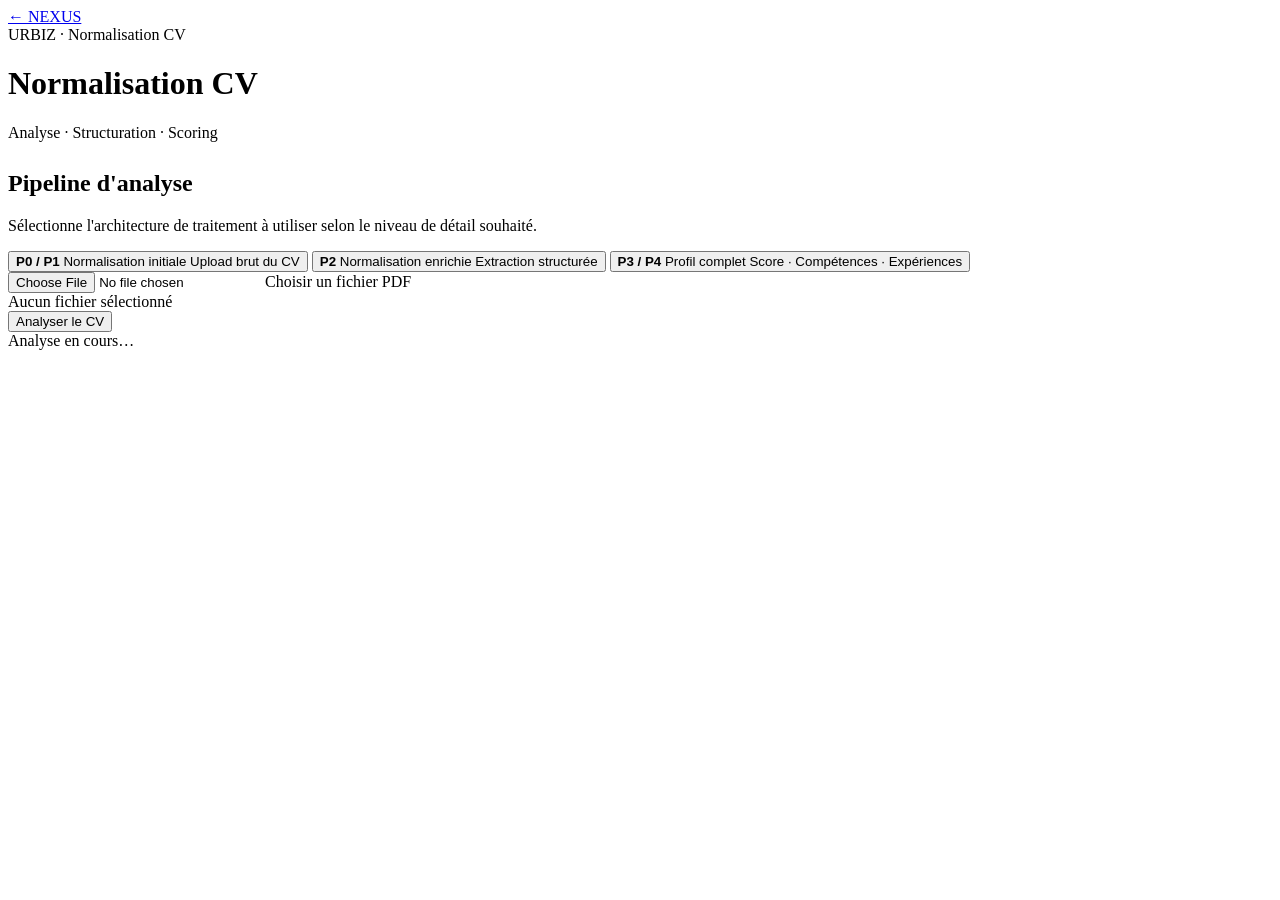
==== cv.html @ 379eaa85 "Create cv.html" ====
<!DOCTYPE html>
<html lang="fr">
<head>
  <meta charset="UTF-8">
  <meta name="viewport" content="width=device-width, initial-scale=1.0">
  <title>Normalisation CV — NEXUS</title>
  <link rel="stylesheet" href="assets/styles.css">
</head>
<body>
  <div class="container container-narrow">

    <div class="topbar">
      <a href="index.html" class="back-link">← NEXUS</a>
      <div class="brand">URBIZ · Normalisation CV</div>
    </div>

    <h1>Normalisation CV</h1>
    <p class="subtitle" style="margin-bottom:28px;">Analyse · Structuration · Scoring</p>

    <!-- ARCHITECTURE SELECTOR -->
    <div class="card arch-card">
      <h2>Pipeline d'analyse</h2>
      <p class="section-desc">Sélectionne l'architecture de traitement à utiliser selon le niveau de détail souhaité.</p>

      <div class="tabs">
        <button class="tab" data-arch="p01" onclick="selectArch(this, 'p01')">
          <strong>P0 / P1</strong>
          <span>Normalisation initiale</span>
          <span>Upload brut du CV</span>
        </button>

        <button class="tab" data-arch="p2" onclick="selectArch(this, 'p2')">
          <strong>P2</strong>
          <span>Normalisation enrichie</span>
          <span>Extraction structurée</span>
        </button>

        <button class="tab active" data-arch="p34" onclick="selectArch(this, 'p34')">
          <strong>P3 / P4</strong>
          <span>Profil complet</span>
          <span>Score · Compétences · Expériences</span>
        </button>
      </div>
    </div>

    <!-- UPLOAD -->
    <div class="card upload-panel">
      <div class="upload-box">
        <label class="file-upload" for="fileInput">
          <input type="file" id="fileInput" accept="application/pdf">
          <span id="fileLabel">Choisir un fichier PDF</span>
        </label>
        <div id="fileNameDisplay" class="file-name">Aucun fichier sélectionné</div>
        <button id="uploadBtn" class="primary-btn">Analyser le CV</button>
      </div>
      <div id="statusMessage" class="status-message"></div>
    </div>

    <!-- LOADER -->
    <div id="loaderWrap" class="loader-wrap">
      <div class="loader"></div>
      <div id="loaderText" class="loader-text">Analyse en cours…</div>
    </div>

    <!-- SIMPLE RESULT (P0/P1, P2) -->
    <div id="simpleResult" class="card simple-result" style="display:none;">
      <h2>Réponse du pipeline</h2>
      <pre></pre>
    </div>

    <!-- FULL RESULT (P3/P4) -->
    <div id="cvResult" class="result-grid" style="display:none;">

      <div class="card header-card result-span-2">
        <div class="header-main">
          <div>
            <h1 id="cv-name"></h1>
            <p id="cv-title"></p>
          </div>
          <div class="score-circle">
            <svg viewBox="0 0 96 96">
              <circle cx="48" cy="48" r="42"></circle>
              <circle cx="48" cy="48" r="42" id="scoreProgress"></circle>
            </svg>
            <div id="scoreCircleText" class="score-text"></div>
          </div>
        </div>
        <div class="scores">
          <span>Score CV <strong id="cv-score"></strong></span>
          <span>Confiance <strong id="cv-confidence"></strong></span>
        </div>
      </div>

      <div class="card">
        <h2>Contact</h2>
        <div id="cv-contact"></div>
      </div>

      <div class="card">
        <h2>Profil principal</h2>
        <div id="cv-mainProfile"></div>
      </div>

      <div class="card result-span-2">
        <h2>Compétences clés</h2>
        <div id="cv-skills"></div>
      </div>

      <div class="card result-span-2">
        <h2>Highlights</h2>
        <div id="cv-keywords" class="keywords"></div>
      </div>

      <div class="card result-span-2">
        <h2>Expériences</h2>
        <div id="cv-experiences"></div>
      </div>

      <div class="card">
        <h2>Langues</h2>
        <div id="cv-languages"></div>
      </div>

    </div>

  </div>

  <script src="assets/normalize.js"></script>
</body>
</html>
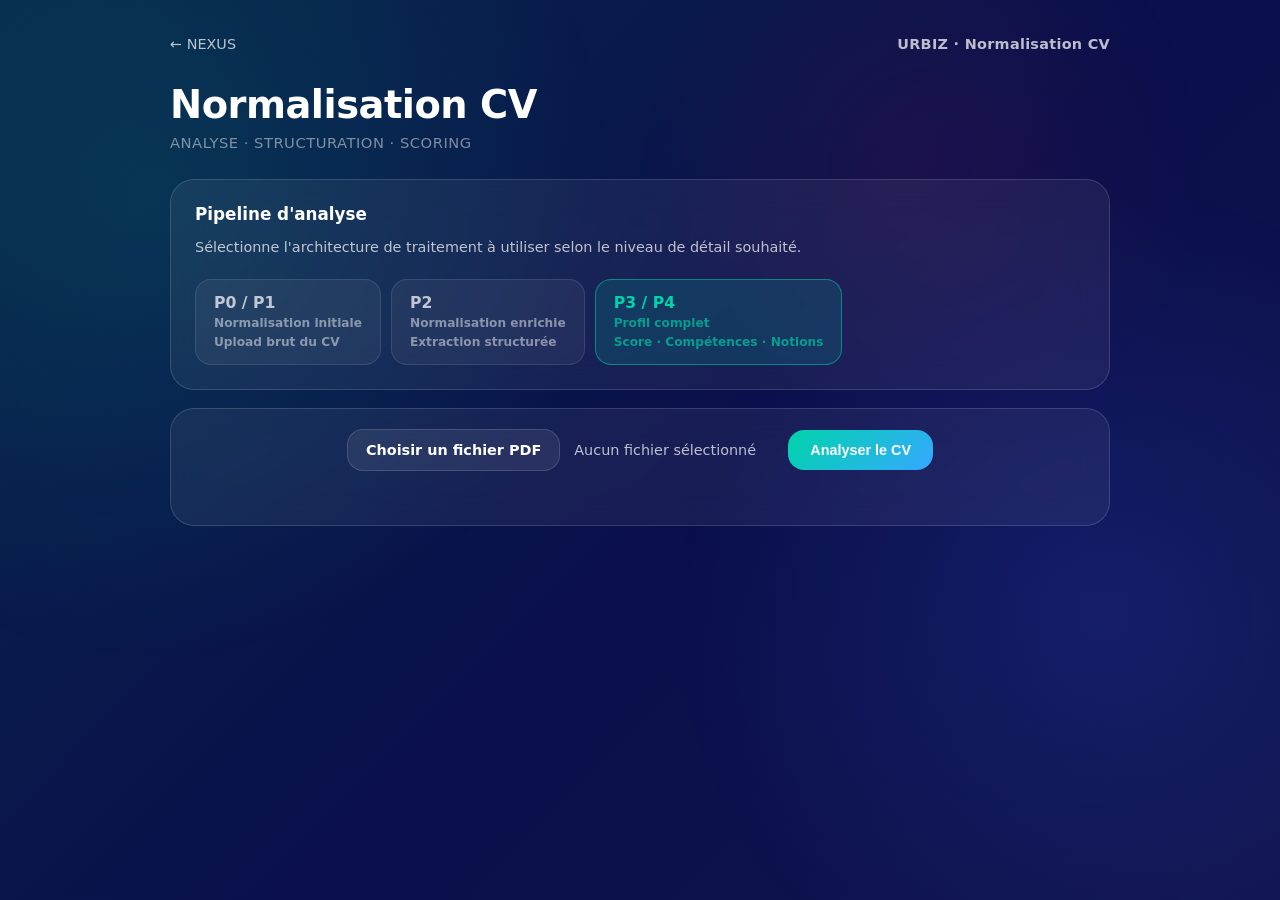
==== commit f8ddadab: "Update cv.html" ====
--- a/cv.html
+++ b/cv.html
@@ -7,124 +7,137 @@
   <link rel="stylesheet" href="assets/styles.css">
 </head>
 <body>
-  <div class="container container-narrow">
+<div class="container container-narrow">
 
-    <div class="topbar">
-      <a href="index.html" class="back-link">← NEXUS</a>
-      <div class="brand">URBIZ · Normalisation CV</div>
+  <div class="topbar">
+    <a href="index.html" class="back-link">← NEXUS</a>
+    <div class="brand">URBIZ · Normalisation CV</div>
+  </div>
+
+  <h1>Normalisation CV</h1>
+  <p class="subtitle" style="margin-bottom:28px;">Analyse · Structuration · Scoring</p>
+
+  <!-- ARCHITECTURE SELECTOR -->
+  <div class="card arch-card">
+    <h2>Pipeline d'analyse</h2>
+    <p class="section-desc">Sélectionne l'architecture de traitement à utiliser selon le niveau de détail souhaité.</p>
+    <div class="tabs">
+      <button class="tab" data-arch="p01" onclick="selectArch(this,'p01')">
+        <strong>P0 / P1</strong>
+        <span>Normalisation initiale</span>
+        <span>Upload brut du CV</span>
+      </button>
+      <button class="tab" data-arch="p2" onclick="selectArch(this,'p2')">
+        <strong>P2</strong>
+        <span>Normalisation enrichie</span>
+        <span>Extraction structurée</span>
+      </button>
+      <button class="tab active" data-arch="p34" onclick="selectArch(this,'p34')">
+        <strong>P3 / P4</strong>
+        <span>Profil complet</span>
+        <span>Score · Compétences · Notions</span>
+      </button>
     </div>
+  </div>
 
-    <h1>Normalisation CV</h1>
-    <p class="subtitle" style="margin-bottom:28px;">Analyse · Structuration · Scoring</p>
+  <!-- UPLOAD -->
+  <div class="card upload-panel">
+    <div class="upload-box">
+      <label class="file-upload" for="fileInput">
+        <input type="file" id="fileInput" accept="application/pdf">
+        <span id="fileLabel">Choisir un fichier PDF</span>
+      </label>
+      <div id="fileNameDisplay" class="file-name">Aucun fichier sélectionné</div>
+      <button id="uploadBtn" class="primary-btn">Analyser le CV</button>
+    </div>
+    <div id="statusMessage" class="status-message"></div>
+  </div>
 
-    <!-- ARCHITECTURE SELECTOR -->
-    <div class="card arch-card">
-      <h2>Pipeline d'analyse</h2>
-      <p class="section-desc">Sélectionne l'architecture de traitement à utiliser selon le niveau de détail souhaité.</p>
+  <!-- LOADER -->
+  <div id="loaderWrap" class="loader-wrap">
+    <div class="loader"></div>
+    <div id="loaderText" class="loader-text">Analyse en cours…</div>
+  </div>
 
-      <div class="tabs">
-        <button class="tab" data-arch="p01" onclick="selectArch(this, 'p01')">
-          <strong>P0 / P1</strong>
-          <span>Normalisation initiale</span>
-          <span>Upload brut du CV</span>
-        </button>
+  <!-- SIMPLE RESULT (P0/P1, P2) -->
+  <div id="simpleResult" class="card simple-result" style="display:none;">
+    <h2>Réponse du pipeline</h2>
+    <pre></pre>
+  </div>
 
-        <button class="tab" data-arch="p2" onclick="selectArch(this, 'p2')">
-          <strong>P2</strong>
-          <span>Normalisation enrichie</span>
-          <span>Extraction structurée</span>
-        </button>
+  <!-- FULL RESULT (P3/P4) -->
+  <div id="cvResult" style="display:none;">
 
-        <button class="tab active" data-arch="p34" onclick="selectArch(this, 'p34')">
-          <strong>P3 / P4</strong>
-          <span>Profil complet</span>
-          <span>Score · Compétences · Expériences</span>
-        </button>
+    <!-- Profile selector -->
+    <div id="profileSelector" class="profile-selector"></div>
+
+    <!-- Profile header card -->
+    <div class="card prof-header">
+      <div class="ph-left">
+        <div id="phTitle" class="ph-title-text"></div>
+        <div id="phCode"  class="ph-code"></div>
+        <div class="ph-badges">
+          <span id="phConf"     class="cbadge c-strong"></span>
+          <span id="phSeniority"class="cbadge badge-neutral"></span>
+          <span id="phQuadrant" class="cbadge badge-quad"></span>
+        </div>
+        <div id="phQuadDesc" class="ph-quad-desc"></div>
+        <div id="phDims"     class="ph-dims"></div>
+      </div>
+      <div class="ph-right">
+        <div class="score-circle">
+          <svg viewBox="0 0 96 96">
+            <circle cx="48" cy="48" r="42"></circle>
+            <circle cx="48" cy="48" r="42" id="phCircle"></circle>
+          </svg>
+          <div id="phCircleText" class="score-text"></div>
+        </div>
       </div>
     </div>
 
-    <!-- UPLOAD -->
-    <div class="card upload-panel">
-      <div class="upload-box">
-        <label class="file-upload" for="fileInput">
-          <input type="file" id="fileInput" accept="application/pdf">
-          <span id="fileLabel">Choisir un fichier PDF</span>
-        </label>
-        <div id="fileNameDisplay" class="file-name">Aucun fichier sélectionné</div>
-        <button id="uploadBtn" class="primary-btn">Analyser le CV</button>
+    <!-- MISSION -->
+    <div class="accordion">
+      <div class="acc-header" onclick="toggleAccordion(this)">
+        <span>🎯&nbsp; Mission</span><span class="acc-chev">›</span>
       </div>
-      <div id="statusMessage" class="status-message"></div>
+      <div class="acc-body">
+        <div id="secMission" class="acc-inner"></div>
+      </div>
     </div>
 
-    <!-- LOADER -->
-    <div id="loaderWrap" class="loader-wrap">
-      <div class="loader"></div>
-      <div id="loaderText" class="loader-text">Analyse en cours…</div>
+    <!-- ACTIVITÉS ET TÂCHES -->
+    <div class="accordion">
+      <div class="acc-header" onclick="toggleAccordion(this)">
+        <span>📋&nbsp; Activités et tâches</span><span class="acc-chev">›</span>
+      </div>
+      <div class="acc-body">
+        <div id="secActivities" class="acc-inner"></div>
+      </div>
     </div>
 
-    <!-- SIMPLE RESULT (P0/P1, P2) -->
-    <div id="simpleResult" class="card simple-result" style="display:none;">
-      <h2>Réponse du pipeline</h2>
-      <pre></pre>
+    <!-- COMPÉTENCES -->
+    <div class="accordion">
+      <div class="acc-header" onclick="toggleAccordion(this)">
+        <span>⚡&nbsp; Compétences</span><span class="acc-chev">›</span>
+      </div>
+      <div class="acc-body">
+        <div id="secCompetencies" class="acc-inner"></div>
+      </div>
     </div>
 
-    <!-- FULL RESULT (P3/P4) -->
-    <div id="cvResult" class="result-grid" style="display:none;">
-
-      <div class="card header-card result-span-2">
-        <div class="header-main">
-          <div>
-            <h1 id="cv-name"></h1>
-            <p id="cv-title"></p>
-          </div>
-          <div class="score-circle">
-            <svg viewBox="0 0 96 96">
-              <circle cx="48" cy="48" r="42"></circle>
-              <circle cx="48" cy="48" r="42" id="scoreProgress"></circle>
-            </svg>
-            <div id="scoreCircleText" class="score-text"></div>
-          </div>
-        </div>
-        <div class="scores">
-          <span>Score CV <strong id="cv-score"></strong></span>
-          <span>Confiance <strong id="cv-confidence"></strong></span>
-        </div>
+    <!-- NOTIONS TRANSVERSALES -->
+    <div class="accordion">
+      <div class="acc-header" onclick="toggleAccordion(this)">
+        <span>🌐&nbsp; Notions transversales</span><span class="acc-chev">›</span>
       </div>
-
-      <div class="card">
-        <h2>Contact</h2>
-        <div id="cv-contact"></div>
+      <div class="acc-body">
+        <div id="secNotions" class="acc-inner"></div>
       </div>
-
-      <div class="card">
-        <h2>Profil principal</h2>
-        <div id="cv-mainProfile"></div>
-      </div>
-
-      <div class="card result-span-2">
-        <h2>Compétences clés</h2>
-        <div id="cv-skills"></div>
-      </div>
-
-      <div class="card result-span-2">
-        <h2>Highlights</h2>
-        <div id="cv-keywords" class="keywords"></div>
-      </div>
-
-      <div class="card result-span-2">
-        <h2>Expériences</h2>
-        <div id="cv-experiences"></div>
-      </div>
-
-      <div class="card">
-        <h2>Langues</h2>
-        <div id="cv-languages"></div>
-      </div>
-
     </div>
 
-  </div>
+  </div><!-- #cvResult -->
 
-  <script src="assets/normalize.js"></script>
+</div>
+<script src="assets/normalize.js"></script>
 </body>
 </html>
--- a/assets/styles.css
+++ b/assets/styles.css
@@ -0,0 +1,845 @@
+:root {
+  --bg-gradient: linear-gradient(135deg, #08264a 0%, #0a0f4b 55%, #11154d 100%);
+  --glass: rgba(255,255,255,0.06);
+  --glass-border: rgba(255,255,255,0.14);
+  --teal: #00d4aa;
+  --blue: #3d5afe;
+  --pink: #e91e63;
+  --text: #ffffff;
+  --text-soft: rgba(255,255,255,0.72);
+  --text-faint: rgba(255,255,255,0.48);
+  --danger: #ff6b7a;
+  --success: #6ff7cf;
+}
+
+* { margin: 0; padding: 0; box-sizing: border-box; }
+
+body {
+  font-family: 'Segoe UI', system-ui, sans-serif;
+  background: var(--bg-gradient);
+  color: var(--text);
+  min-height: 100vh;
+  overflow-x: hidden;
+}
+
+body::before {
+  content: "";
+  position: fixed;
+  inset: 0;
+  background:
+    radial-gradient(circle at 12% 22%, rgba(0,212,170,0.12), transparent 35%),
+    radial-gradient(circle at 86% 68%, rgba(61,90,254,0.16), transparent 34%),
+    radial-gradient(circle at 72% 18%, rgba(233,30,99,0.08), transparent 24%);
+  z-index: 0;
+  pointer-events: none;
+}
+
+.container {
+  position: relative;
+  z-index: 1;
+  max-width: 1100px;
+  margin: 0 auto;
+  padding: 36px 20px 64px;
+}
+
+.container-narrow { max-width: 980px; }
+
+/* ── TOPBAR ── */
+.topbar {
+  display: flex;
+  justify-content: space-between;
+  align-items: center;
+  margin-bottom: 32px;
+  color: var(--text-soft);
+}
+
+.brand { font-weight: 700; letter-spacing: 0.3px; font-size: 0.9rem; }
+
+.back-link { color: var(--text-soft); text-decoration: none; font-size: 0.9rem; }
+.back-link:hover { color: var(--teal); text-decoration: none; }
+
+/* ── HEADINGS ── */
+h1 {
+  font-size: 2.4rem;
+  font-weight: 900;
+  line-height: 1.1;
+  margin-bottom: 8px;
+  letter-spacing: -0.5px;
+}
+
+h2 {
+  font-size: 1.05rem;
+  font-weight: 700;
+  margin-bottom: 12px;
+}
+
+.nexus-title {
+  background: linear-gradient(135deg, var(--teal) 0%, #35a8ff 55%, var(--pink) 100%);
+  -webkit-background-clip: text;
+  -webkit-text-fill-color: transparent;
+  background-clip: text;
+}
+
+.subtitle {
+  color: var(--text-faint);
+  font-size: 0.92rem;
+  letter-spacing: 0.5px;
+  margin-bottom: 40px;
+  text-transform: uppercase;
+}
+
+.section-desc {
+  color: var(--text-soft);
+  font-size: 0.9rem;
+  line-height: 1.55;
+  margin-bottom: 20px;
+}
+
+/* ── CARDS ── */
+.card {
+  background: var(--glass);
+  border: 1px solid var(--glass-border);
+  backdrop-filter: blur(18px);
+  -webkit-backdrop-filter: blur(18px);
+  border-radius: 24px;
+  padding: 24px;
+  margin-bottom: 18px;
+  transition: transform 0.25s ease, border-color 0.25s ease, box-shadow 0.25s ease;
+}
+
+.card:hover {
+  transform: translateY(-2px);
+  border-color: rgba(0,212,170,0.22);
+  box-shadow: 0 16px 40px rgba(0,0,0,0.18);
+}
+
+/* ── TOOL GRID (homepage) ── */
+.tool-grid {
+  display: grid;
+  grid-template-columns: repeat(2, 1fr);
+  gap: 18px;
+}
+
+.tool-card {
+  display: flex;
+  flex-direction: column;
+  text-decoration: none;
+  color: var(--text);
+  min-height: 190px;
+}
+
+.tool-icon {
+  font-size: 2rem;
+  margin-bottom: 14px;
+  display: block;
+  line-height: 1;
+}
+
+.tool-card h2 { margin-bottom: 6px; font-size: 1.15rem; }
+.tool-card p { color: var(--text-soft); line-height: 1.5; font-size: 0.9rem; flex: 1; }
+
+.tool-meta {
+  font-size: 0.78rem;
+  color: var(--text-faint);
+  margin-top: 10px;
+  letter-spacing: 0.2px;
+}
+
+.cta {
+  display: inline-flex;
+  align-items: center;
+  gap: 6px;
+  margin-top: 16px;
+  padding: 8px 14px;
+  border-radius: 12px;
+  background: rgba(255,255,255,0.08);
+  color: var(--text-soft);
+  font-size: 0.85rem;
+  font-weight: 600;
+  transition: background 0.2s, color 0.2s;
+}
+
+.tool-card:hover .cta {
+  background: rgba(0,212,170,0.16);
+  color: var(--teal);
+}
+
+.active-dot {
+  width: 7px;
+  height: 7px;
+  border-radius: 50%;
+  background: var(--teal);
+  display: inline-block;
+  box-shadow: 0 0 6px rgba(0,212,170,0.6);
+}
+
+.disabled-card {
+  opacity: 0.45;
+  cursor: default;
+  pointer-events: none;
+}
+
+/* ── UPLOAD PANEL ── */
+.upload-panel { padding: 20px 24px; }
+
+.upload-box {
+  display: flex;
+  align-items: center;
+  gap: 14px;
+  flex-wrap: wrap;
+  justify-content: center;
+}
+
+.file-upload {
+  display: inline-flex;
+  align-items: center;
+  justify-content: center;
+  min-width: 170px;
+  padding: 12px 18px;
+  border-radius: 16px;
+  background: rgba(255,255,255,0.08);
+  border: 1px solid rgba(255,255,255,0.14);
+  cursor: pointer;
+  transition: 0.25s ease;
+  font-weight: 600;
+  font-size: 0.9rem;
+}
+
+.file-upload:hover {
+  border-color: rgba(0,212,170,0.45);
+  box-shadow: 0 10px 28px rgba(0,212,170,0.14);
+}
+
+.file-upload input { display: none; }
+
+.file-name {
+  min-width: 200px;
+  color: var(--text-soft);
+  font-size: 0.9rem;
+  white-space: nowrap;
+  overflow: hidden;
+  text-overflow: ellipsis;
+}
+
+/* ── BUTTONS (base) ── */
+button, .primary-btn {
+  background: linear-gradient(135deg, var(--teal), #35a8ff);
+  border: none;
+  padding: 12px 22px;
+  border-radius: 16px;
+  color: #fff;
+  font-weight: 700;
+  cursor: pointer;
+  font-size: 0.9rem;
+  transition: transform 0.2s ease, box-shadow 0.2s ease, opacity 0.2s ease;
+}
+
+button:hover, .primary-btn:hover {
+  transform: translateY(-1px);
+  box-shadow: 0 12px 28px rgba(0,212,170,0.3);
+}
+
+button:disabled, .primary-btn:disabled {
+  opacity: 0.6;
+  cursor: not-allowed;
+  box-shadow: none;
+  transform: none;
+}
+
+/* ── STATUS MESSAGE ── */
+.status-message {
+  min-height: 22px;
+  margin-top: 12px;
+  text-align: center;
+  font-size: 0.9rem;
+  color: var(--text-soft);
+  transition: color 0.2s;
+}
+.status-message.success { color: var(--success); }
+.status-message.error   { color: var(--danger); }
+.status-message.info    { color: var(--text-soft); }
+
+/* ── LOADER ── */
+.loader-wrap {
+  display: none;
+  flex-direction: column;
+  align-items: center;
+  gap: 14px;
+  margin: 28px 0;
+}
+.loader-wrap.active { display: flex; }
+
+.loader {
+  width: 56px;
+  height: 56px;
+  border-radius: 50%;
+  border: 4px solid rgba(255,255,255,0.1);
+  border-top: 4px solid var(--teal);
+  animation: spin 0.9s linear infinite;
+}
+
+.loader-text { color: var(--text-soft); font-size: 0.9rem; }
+
+@keyframes spin { to { transform: rotate(360deg); } }
+
+/* ── ARCHITECTURE TABS ── */
+.arch-card { margin-bottom: 18px; }
+
+.tabs {
+  display: flex;
+  gap: 10px;
+  flex-wrap: wrap;
+}
+
+.tab {
+  display: flex;
+  flex-direction: column;
+  align-items: flex-start;
+  gap: 4px;
+  padding: 13px 18px;
+  border-radius: 16px;
+  background: rgba(255,255,255,0.05);
+  border: 1px solid rgba(255,255,255,0.11);
+  color: var(--text-faint);
+  cursor: pointer;
+  font-family: inherit;
+  transition: all 0.2s ease;
+  min-width: 130px;
+  text-align: left;
+}
+
+.tab strong {
+  font-size: 0.98rem;
+  color: var(--text-soft);
+  font-weight: 700;
+}
+
+.tab span {
+  font-size: 0.76rem;
+  color: var(--text-faint);
+  line-height: 1.3;
+}
+
+.tab:hover {
+  background: rgba(0,212,170,0.09);
+  border-color: rgba(0,212,170,0.28);
+  transform: none;
+  box-shadow: none;
+}
+
+.tab.active {
+  background: rgba(0,212,170,0.14);
+  border-color: rgba(0,212,170,0.5);
+}
+
+.tab.active strong { color: var(--teal); }
+.tab.active span   { color: rgba(0,212,170,0.65); }
+
+/* ── BDD ACTION PANEL ── */
+.action-panel { padding: 28px 28px 24px; }
+
+.action-grid {
+  display: flex;
+  gap: 14px;
+  flex-wrap: wrap;
+  margin-top: 4px;
+}
+
+.action-btn {
+  display: flex;
+  flex-direction: column;
+  align-items: center;
+  gap: 10px;
+  flex: 1;
+  min-width: 130px;
+  padding: 22px 16px;
+  border-radius: 20px;
+  background: rgba(255,255,255,0.06);
+  border: 1px solid rgba(255,255,255,0.12);
+  color: var(--text);
+  cursor: pointer;
+  font-family: inherit;
+  transition: all 0.25s ease;
+}
+
+.action-btn:hover {
+  background: rgba(0,212,170,0.11);
+  border-color: rgba(0,212,170,0.38);
+  transform: translateY(-3px);
+  box-shadow: 0 14px 32px rgba(0,0,0,0.18);
+}
+
+.action-btn-primary {
+  background: linear-gradient(135deg, rgba(0,212,170,0.2), rgba(53,168,255,0.2));
+  border-color: rgba(0,212,170,0.38);
+}
+
+.action-btn-primary:hover {
+  background: linear-gradient(135deg, rgba(0,212,170,0.3), rgba(53,168,255,0.3));
+  box-shadow: 0 14px 32px rgba(0,212,170,0.22);
+}
+
+.btn-icon { font-size: 1.7rem; line-height: 1; }
+.btn-label { font-size: 0.88rem; font-weight: 700; text-align: center; }
+
+/* ── RESULT MESSAGE (BDD) ── */
+.result-message {
+  padding: 18px 24px;
+  border-radius: 18px;
+  font-weight: 600;
+  font-size: 0.93rem;
+  border: 1px solid rgba(255,255,255,0.12);
+  background: rgba(255,255,255,0.05);
+  color: var(--text-soft);
+  line-height: 1.5;
+}
+.result-message.success {
+  background: rgba(111,247,207,0.08);
+  border-color: rgba(111,247,207,0.28);
+  color: var(--success);
+}
+.result-message.error {
+  background: rgba(255,107,122,0.08);
+  border-color: rgba(255,107,122,0.28);
+  color: var(--danger);
+}
+.result-message.info { color: var(--text-faint); }
+
+/* ── CV RESULT GRID ── */
+.result-grid {
+  display: grid;
+  grid-template-columns: repeat(2, minmax(0, 1fr));
+  gap: 18px;
+}
+
+.result-span-2 { grid-column: span 2; }
+
+.header-card { text-align: left; }
+
+.header-main {
+  display: flex;
+  justify-content: space-between;
+  gap: 18px;
+  align-items: center;
+  flex-wrap: wrap;
+  margin-bottom: 16px;
+}
+
+#cv-name { font-size: 1.8rem; margin-bottom: 0; }
+#cv-title { color: var(--text-soft); margin-top: 6px; font-size: 0.95rem; }
+
+.scores { display: flex; gap: 10px; flex-wrap: wrap; }
+.scores span {
+  background: rgba(255,255,255,0.08);
+  padding: 7px 14px;
+  border-radius: 14px;
+  color: var(--text-soft);
+  font-size: 0.88rem;
+}
+
+#cv-contact div, #cv-languages div {
+  margin-bottom: 8px;
+  color: var(--text-soft);
+  font-size: 0.9rem;
+}
+
+.profile-card {
+  display: flex;
+  justify-content: space-between;
+  align-items: center;
+  gap: 12px;
+  margin-bottom: 10px;
+}
+
+.confidence.high   { color: #00ffcc; }
+.confidence.medium { color: #ffc107; }
+.confidence.low    { color: #ff6b7a; }
+
+.skill {
+  display: flex;
+  justify-content: space-between;
+  gap: 12px;
+  margin-bottom: 6px;
+  color: var(--text-soft);
+  font-size: 0.9rem;
+}
+
+.bar {
+  height: 7px;
+  border-radius: 999px;
+  background: rgba(255,255,255,0.09);
+  overflow: hidden;
+  margin-bottom: 10px;
+}
+
+.bar-fill {
+  height: 100%;
+  background: linear-gradient(90deg, var(--teal), var(--blue));
+  border-radius: 999px;
+  transition: width 0.6s ease;
+}
+
+.keywords { display: flex; flex-wrap: wrap; gap: 8px; }
+
+.keyword {
+  padding: 6px 12px;
+  border-radius: 999px;
+  background: rgba(0,212,170,0.13);
+  border: 1px solid rgba(0,212,170,0.24);
+  color: var(--text);
+  font-size: 0.8rem;
+}
+
+.exp-card {
+  padding: 12px 14px;
+  border-left: 2px solid rgba(255,255,255,0.1);
+  background: rgba(255,255,255,0.03);
+  border-radius: 0 14px 14px 0;
+  margin-bottom: 12px;
+}
+
+.exp-card:last-child { margin-bottom: 0; }
+.exp-title { font-weight: 700; margin-bottom: 4px; font-size: 0.95rem; }
+.exp-company { font-size: 0.85rem; color: var(--text-soft); margin-bottom: 6px; }
+.exp-card p, #cv-mainProfile p { color: var(--text-soft); line-height: 1.5; font-size: 0.9rem; }
+
+/* ── SCORE CIRCLE ── */
+.score-circle {
+  position: relative;
+  width: 96px;
+  height: 96px;
+  flex-shrink: 0;
+}
+
+.score-circle svg {
+  transform: rotate(-90deg);
+  width: 96px;
+  height: 96px;
+}
+
+.score-circle circle {
+  fill: none;
+  stroke-width: 8;
+  stroke-linecap: round;
+}
+
+.score-circle circle:first-child { stroke: rgba(255,255,255,0.1); }
+#scoreProgress { stroke: #00d4ff; transition: stroke-dashoffset 1s ease; }
+
+.score-text {
+  position: absolute;
+  top: 50%;
+  left: 50%;
+  transform: translate(-50%, -50%);
+  font-weight: 800;
+  font-size: 0.95rem;
+  white-space: nowrap;
+}
+
+/* ── SIMPLE RESULT (P0/P1, P2) ── */
+.simple-result pre {
+  color: var(--text-soft);
+  white-space: pre-wrap;
+  font-size: 0.83rem;
+  line-height: 1.6;
+  font-family: 'Courier New', monospace;
+}
+
+a { color: var(--teal); text-decoration: none; }
+a:hover { text-decoration: underline; }
+
+/* ── RESPONSIVE ── */
+@media (max-width: 680px) {
+  h1 { font-size: 1.9rem; }
+
+  .tool-grid { grid-template-columns: 1fr; }
+
+  .result-grid { grid-template-columns: 1fr; }
+  .result-span-2 { grid-column: span 1; }
+
+  .tabs { flex-direction: column; }
+  .tab { min-width: 0; width: 100%; }
+
+  .action-grid { flex-direction: column; }
+
+  .upload-box { flex-direction: column; align-items: stretch; }
+  .file-name { min-width: 0; width: 100%; text-align: center; }
+  .file-upload, .primary-btn { width: 100%; justify-content: center; }
+
+  .header-main { align-items: flex-start; }
+
+  /* ════════════════════════════════════════════════
+   PROFILE SELECTOR
+════════════════════════════════════════════════ */
+.profile-selector {
+  display: flex;
+  gap: 10px;
+  flex-wrap: wrap;
+  margin-bottom: 18px;
+}
+
+.prof-tab {
+  display: flex;
+  flex-direction: column;
+  align-items: flex-start;
+  gap: 3px;
+  padding: 12px 16px;
+  border-radius: 16px;
+  background: rgba(255,255,255,0.05);
+  border: 1px solid rgba(255,255,255,0.11);
+  color: var(--text-soft);
+  cursor: pointer;
+  font-family: inherit;
+  flex: 1;
+  min-width: 140px;
+  transition: all 0.2s ease;
+  text-align: left;
+}
+
+.prof-tab:hover { background: rgba(0,212,170,0.09); border-color: rgba(0,212,170,0.28); transform: none; box-shadow: none; }
+.prof-tab.active { background: rgba(0,212,170,0.14); border-color: rgba(0,212,170,0.5); }
+
+.prof-rank   { font-size: 0.72rem; color: var(--text-faint); }
+.prof-title  { font-weight: 700; font-size: 0.88rem; color: var(--text); line-height: 1.3; }
+.prof-score  { font-size: 1.05rem; font-weight: 800; }
+.score-high   { color: var(--teal); }
+.score-medium { color: #ffc107; }
+.score-low    { color: var(--danger); }
+.prof-senior  { font-size: 0.72rem; color: var(--text-faint); }
+
+/* ════════════════════════════════════════════════
+   PROFILE HEADER CARD
+════════════════════════════════════════════════ */
+.prof-header { display: flex; justify-content: space-between; align-items: flex-start; gap: 24px; }
+.ph-left  { flex: 1; min-width: 0; }
+.ph-right { flex-shrink: 0; display: flex; flex-direction: column; align-items: center; gap: 6px; }
+
+.ph-title-text { font-size: 1.45rem; font-weight: 800; margin-bottom: 4px; }
+.ph-code       { font-size: 0.78rem; color: var(--text-faint); margin-bottom: 12px; letter-spacing: 0.3px; }
+.ph-badges     { display: flex; gap: 7px; flex-wrap: wrap; margin-bottom: 10px; }
+.ph-quad-desc  { font-size: 0.84rem; color: var(--text-soft); line-height: 1.5; margin-bottom: 14px; }
+.ph-dims       { display: flex; flex-direction: column; gap: 5px; }
+
+.dim-row { display: flex; align-items: center; gap: 10px; }
+.dim-lbl { font-size: 0.75rem; color: var(--text-faint); min-width: 88px; }
+.mini-bar { flex: 1; height: 4px; border-radius: 999px; background: rgba(255,255,255,0.08); overflow: hidden; }
+.mini-fill { height: 100%; background: linear-gradient(90deg, var(--teal), var(--blue)); border-radius: 999px; }
+.dim-val { font-size: 0.75rem; color: var(--text-soft); min-width: 24px; text-align: right; }
+
+/* ── BADGES ── */
+.cbadge { padding: 4px 10px; border-radius: 999px; font-size: 0.76rem; font-weight: 700; }
+.c-strong   { background: rgba(0,212,170,0.15); color: var(--teal); border: 1px solid rgba(0,212,170,0.3); }
+.c-adequate { background: rgba(255,193,7,0.15); color: #ffc107; border: 1px solid rgba(255,193,7,0.3); }
+.c-weak     { background: rgba(255,150,50,0.15); color: #ff9632; border: 1px solid rgba(255,150,50,0.3); }
+.c-missing  { background: rgba(255,107,122,0.15); color: var(--danger); border: 1px solid rgba(255,107,122,0.3); }
+.badge-neutral { background: rgba(255,255,255,0.08); color: var(--text-soft); border: 1px solid rgba(255,255,255,0.12); }
+.badge-quad    { background: rgba(61,90,254,0.15); color: #7c9bff; border: 1px solid rgba(61,90,254,0.3); }
+
+/* ════════════════════════════════════════════════
+   ACCORDION
+════════════════════════════════════════════════ */
+.accordion {
+  background: var(--glass);
+  border: 1px solid var(--glass-border);
+  border-radius: 20px;
+  margin-bottom: 10px;
+  overflow: hidden;
+  backdrop-filter: blur(18px);
+}
+
+.acc-header {
+  display: flex;
+  justify-content: space-between;
+  align-items: center;
+  padding: 15px 22px;
+  cursor: pointer;
+  font-weight: 700;
+  font-size: 0.93rem;
+  user-select: none;
+  transition: background 0.2s;
+}
+
+.acc-header:hover { background: rgba(0,212,170,0.06); }
+.acc-header.open  { border-bottom: 1px solid var(--glass-border); }
+
+.acc-chev {
+  font-size: 1.2rem;
+  color: var(--text-faint);
+  transition: transform 0.2s ease;
+  display: inline-block;
+}
+
+.acc-header.open .acc-chev { transform: rotate(90deg); }
+.acc-body { display: none; }
+.acc-inner { padding: 18px 22px; }
+
+.sec-text {
+  color: var(--text-soft);
+  font-size: 0.88rem;
+  line-height: 1.65;
+  margin-bottom: 14px;
+}
+
+/* ════════════════════════════════════════════════
+   MISSION
+════════════════════════════════════════════════ */
+.ms-row {
+  display: flex;
+  justify-content: space-between;
+  font-size: 0.84rem;
+  color: var(--text-soft);
+  margin-bottom: 6px;
+}
+
+.prog-bar  { height: 5px; border-radius: 999px; background: rgba(255,255,255,0.08); overflow: hidden; margin-bottom: 16px; }
+.prog-fill { height: 100%; background: linear-gradient(90deg, var(--teal), var(--blue)); border-radius: 999px; transition: width 0.6s ease; }
+
+.mt-block    { margin-top: 14px; }
+.block-label { font-size: 0.76rem; font-weight: 700; text-transform: uppercase; letter-spacing: 0.4px; color: var(--text-faint); margin-bottom: 7px; }
+
+.item-list { list-style: none; padding: 0; }
+.item-list li {
+  padding: 5px 0 5px 12px;
+  border-left: 2px solid rgba(0,212,170,0.22);
+  margin-bottom: 4px;
+  color: var(--text-soft);
+  font-size: 0.85rem;
+  line-height: 1.5;
+}
+
+/* ════════════════════════════════════════════════
+   ACTIVITIES
+════════════════════════════════════════════════ */
+.act-block {
+  margin-bottom: 16px;
+  padding-bottom: 16px;
+  border-bottom: 1px solid rgba(255,255,255,0.06);
+}
+.act-block:last-child { border-bottom: none; margin-bottom: 0; padding-bottom: 0; }
+.act-title { font-weight: 700; font-size: 0.9rem; margin-bottom: 8px; color: var(--text); }
+
+/* ════════════════════════════════════════════════
+   COMPETENCIES
+════════════════════════════════════════════════ */
+.comp-summary { display: flex; gap: 7px; flex-wrap: wrap; margin-bottom: 14px; }
+
+.ctabs { display: flex; gap: 7px; flex-wrap: wrap; margin-bottom: 14px; }
+
+.ctab {
+  padding: 7px 13px;
+  border-radius: 12px;
+  background: rgba(255,255,255,0.05);
+  border: 1px solid rgba(255,255,255,0.1);
+  color: var(--text-soft);
+  cursor: pointer;
+  font-family: inherit;
+  font-size: 0.8rem;
+  font-weight: 600;
+  transition: all 0.2s ease;
+}
+
+.ctab:hover  { background: rgba(0,212,170,0.09); border-color: rgba(0,212,170,0.28); transform: none; box-shadow: none; }
+.ctab.active { background: rgba(0,212,170,0.14); border-color: rgba(0,212,170,0.45); color: var(--teal); }
+
+.ctab-n {
+  display: inline-flex;
+  align-items: center;
+  justify-content: center;
+  width: 17px;
+  height: 17px;
+  border-radius: 50%;
+  background: rgba(255,255,255,0.1);
+  font-size: 0.68rem;
+  margin-left: 4px;
+}
+
+/* ── SKILL CARDS ── */
+.skill-card {
+  border: 1px solid rgba(255,255,255,0.08);
+  border-radius: 14px;
+  overflow: hidden;
+  margin-bottom: 7px;
+  background: rgba(255,255,255,0.03);
+}
+
+.sk-head {
+  display: flex;
+  align-items: center;
+  gap: 8px;
+  padding: 11px 14px;
+  cursor: pointer;
+  transition: background 0.2s;
+  flex-wrap: wrap;
+}
+.sk-head:hover { background: rgba(255,255,255,0.04); }
+
+.sk-code { font-size: 0.72rem; color: var(--text-faint); min-width: 30px; font-weight: 700; flex-shrink: 0; }
+.sk-name { flex: 1; font-weight: 600; font-size: 0.87rem; min-width: 0; }
+.sk-st   { flex-shrink: 0; }
+.sk-lv   { font-size: 0.72rem; color: var(--text-faint); flex-shrink: 0; }
+.sk-chev { color: var(--text-faint); font-size: 1rem; transition: transform 0.2s; flex-shrink: 0; }
+
+.sk-body { padding: 13px 14px; border-top: 1px solid rgba(255,255,255,0.07); }
+
+/* ── LEVEL COMPARE ── */
+.lv-cmp { margin-bottom: 12px; }
+.lv-row { display: flex; align-items: center; gap: 10px; margin-bottom: 6px; }
+.lv-lbl { font-size: 0.75rem; color: var(--text-faint); min-width: 75px; }
+.dots-row { display: flex; gap: 5px; }
+.lv-num { font-size: 0.75rem; color: var(--text-soft); min-width: 28px; }
+
+.dot { width: 10px; height: 10px; border-radius: 50%; flex-shrink: 0; }
+.dot-teal  { background: var(--teal); box-shadow: 0 0 4px rgba(0,212,170,0.5); }
+.dot-blue  { background: var(--blue); box-shadow: 0 0 4px rgba(61,90,254,0.5); }
+.dot-gap   { background: rgba(255,150,50,0.65); }
+.dot-empty { background: rgba(255,255,255,0.1); }
+
+.sk-desc { font-size: 0.83rem; color: var(--text-soft); line-height: 1.55; margin-bottom: 12px; }
+
+.ka-blk { margin-top: 10px; }
+.ka-lbl { font-size: 0.72rem; font-weight: 700; text-transform: uppercase; letter-spacing: 0.4px; color: var(--text-faint); margin-bottom: 6px; }
+.ka-blk ul { list-style: none; padding: 0; display: grid; grid-template-columns: 1fr 1fr; gap: 4px 12px; }
+.ka-blk ul li { font-size: 0.78rem; color: var(--text-soft); padding: 3px 0 3px 10px; border-left: 1px solid rgba(255,255,255,0.1); line-height: 1.4; }
+
+/* ════════════════════════════════════════════════
+   NOTIONS TRANSVERSALES
+════════════════════════════════════════════════ */
+.notions-sum  { display: flex; gap: 8px; margin-bottom: 16px; }
+.notions-list { display: flex; flex-direction: column; gap: 8px; }
+
+.notion-row {
+  display: flex;
+  align-items: center;
+  gap: 12px;
+  padding: 9px 14px;
+  border-radius: 12px;
+  background: rgba(255,255,255,0.04);
+  border: 1px solid rgba(255,255,255,0.07);
+}
+
+.notion-name  { flex: 1; font-size: 0.87rem; font-weight: 600; }
+.notion-lv    { font-size: 0.75rem; color: var(--text-faint); min-width: 30px; text-align: center; }
+.slash        { color: rgba(255,255,255,0.2); }
+
+.notion-badge {
+  width: 20px; height: 20px;
+  border-radius: 50%;
+  display: inline-flex;
+  align-items: center;
+  justify-content: center;
+  font-size: 0.68rem;
+  font-weight: 700;
+  flex-shrink: 0;
+}
+.n-ok  { background: rgba(0,212,170,0.2); color: var(--teal); }
+.n-gap { background: rgba(255,107,122,0.2); color: var(--danger); }
+
+/* ── RESPONSIVE ADDITIONS ── */
+@media (max-width: 680px) {
+  .profile-selector { flex-direction: column; }
+  .prof-header      { flex-direction: column; }
+  .ka-blk ul        { grid-template-columns: 1fr; }
+  .ctabs            { flex-wrap: wrap; }
+  .ph-right         { align-self: center; }
+}
+}
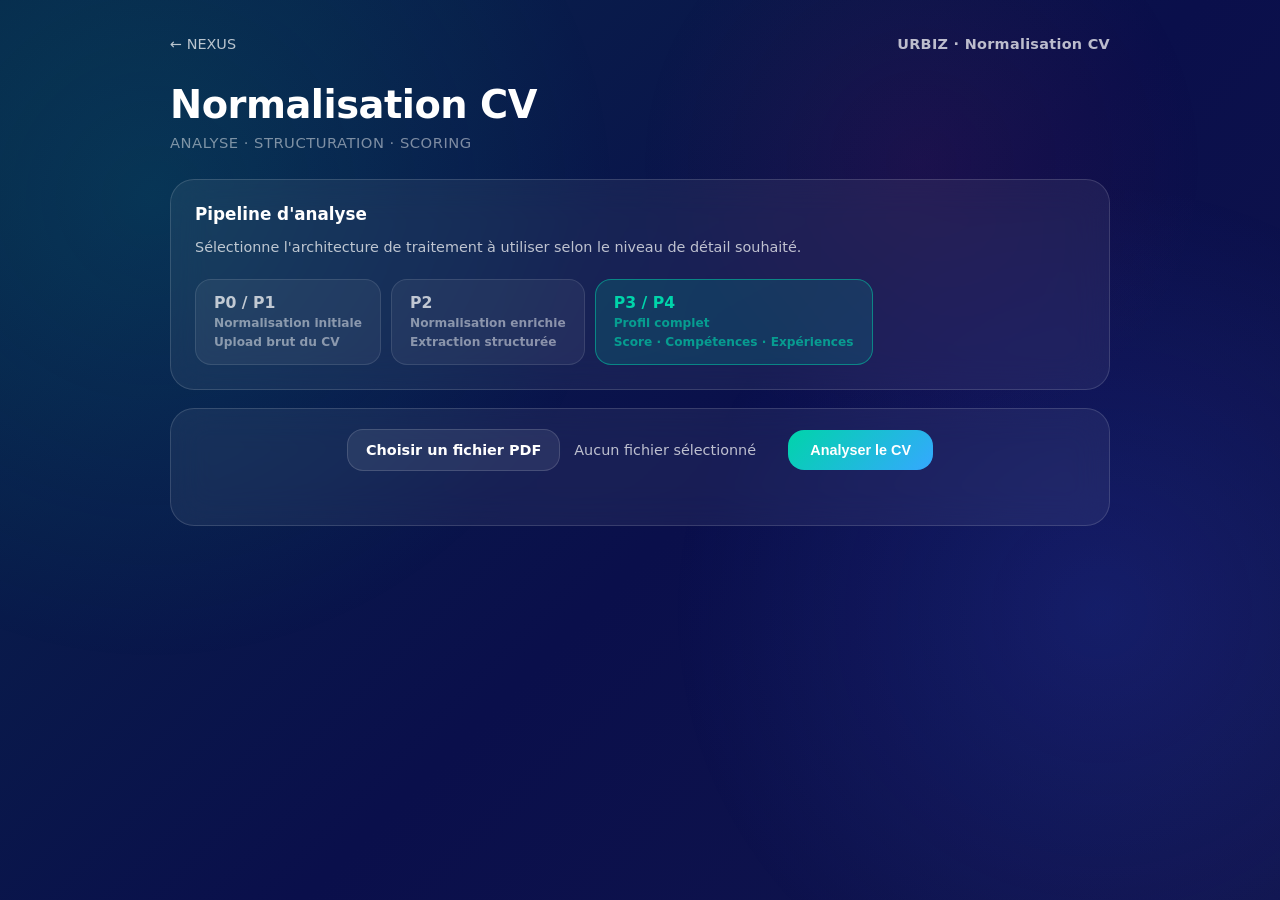
==== commit 0a3d5fcc: "Update cv.html" ====
--- a/cv.html
+++ b/cv.html
@@ -7,137 +7,152 @@
   <link rel="stylesheet" href="assets/styles.css">
 </head>
 <body>
-<div class="container container-narrow">
+  <div class="container container-narrow">
 
-  <div class="topbar">
-    <a href="index.html" class="back-link">← NEXUS</a>
-    <div class="brand">URBIZ · Normalisation CV</div>
-  </div>
+    <div class="topbar">
+      <a href="index.html" class="back-link">← NEXUS</a>
+      <div class="brand">URBIZ · Normalisation CV</div>
+    </div>
 
-  <h1>Normalisation CV</h1>
-  <p class="subtitle" style="margin-bottom:28px;">Analyse · Structuration · Scoring</p>
+    <h1>Normalisation CV</h1>
+    <p class="subtitle" style="margin-bottom:28px;">Analyse · Structuration · Scoring</p>
 
-  <!-- ARCHITECTURE SELECTOR -->
-  <div class="card arch-card">
-    <h2>Pipeline d'analyse</h2>
-    <p class="section-desc">Sélectionne l'architecture de traitement à utiliser selon le niveau de détail souhaité.</p>
-    <div class="tabs">
-      <button class="tab" data-arch="p01" onclick="selectArch(this,'p01')">
-        <strong>P0 / P1</strong>
-        <span>Normalisation initiale</span>
-        <span>Upload brut du CV</span>
-      </button>
-      <button class="tab" data-arch="p2" onclick="selectArch(this,'p2')">
-        <strong>P2</strong>
-        <span>Normalisation enrichie</span>
-        <span>Extraction structurée</span>
-      </button>
-      <button class="tab active" data-arch="p34" onclick="selectArch(this,'p34')">
-        <strong>P3 / P4</strong>
-        <span>Profil complet</span>
-        <span>Score · Compétences · Notions</span>
-      </button>
-    </div>
-  </div>
+    <!-- ARCHITECTURE SELECTOR -->
+    <div class="card arch-card">
+      <h2>Pipeline d'analyse</h2>
+      <p class="section-desc">Sélectionne l'architecture de traitement à utiliser selon le niveau de détail souhaité.</p>
 
-  <!-- UPLOAD -->
-  <div class="card upload-panel">
-    <div class="upload-box">
-      <label class="file-upload" for="fileInput">
-        <input type="file" id="fileInput" accept="application/pdf">
-        <span id="fileLabel">Choisir un fichier PDF</span>
-      </label>
-      <div id="fileNameDisplay" class="file-name">Aucun fichier sélectionné</div>
-      <button id="uploadBtn" class="primary-btn">Analyser le CV</button>
-    </div>
-    <div id="statusMessage" class="status-message"></div>
-  </div>
+      <div class="tabs">
+        <button class="tab" data-arch="p01" onclick="selectArch(this, 'p01')">
+          <strong>P0 / P1</strong>
+          <span>Normalisation initiale</span>
+          <span>Upload brut du CV</span>
+        </button>
 
-  <!-- LOADER -->
-  <div id="loaderWrap" class="loader-wrap">
-    <div class="loader"></div>
-    <div id="loaderText" class="loader-text">Analyse en cours…</div>
-  </div>
+        <button class="tab" data-arch="p2" onclick="selectArch(this, 'p2')">
+          <strong>P2</strong>
+          <span>Normalisation enrichie</span>
+          <span>Extraction structurée</span>
+        </button>
 
-  <!-- SIMPLE RESULT (P0/P1, P2) -->
-  <div id="simpleResult" class="card simple-result" style="display:none;">
-    <h2>Réponse du pipeline</h2>
-    <pre></pre>
-  </div>
-
-  <!-- FULL RESULT (P3/P4) -->
-  <div id="cvResult" style="display:none;">
-
-    <!-- Profile selector -->
-    <div id="profileSelector" class="profile-selector"></div>
-
-    <!-- Profile header card -->
-    <div class="card prof-header">
-      <div class="ph-left">
-        <div id="phTitle" class="ph-title-text"></div>
-        <div id="phCode"  class="ph-code"></div>
-        <div class="ph-badges">
-          <span id="phConf"     class="cbadge c-strong"></span>
-          <span id="phSeniority"class="cbadge badge-neutral"></span>
-          <span id="phQuadrant" class="cbadge badge-quad"></span>
-        </div>
-        <div id="phQuadDesc" class="ph-quad-desc"></div>
-        <div id="phDims"     class="ph-dims"></div>
-      </div>
-      <div class="ph-right">
-        <div class="score-circle">
-          <svg viewBox="0 0 96 96">
-            <circle cx="48" cy="48" r="42"></circle>
-            <circle cx="48" cy="48" r="42" id="phCircle"></circle>
-          </svg>
-          <div id="phCircleText" class="score-text"></div>
-        </div>
+        <button class="tab active" data-arch="p34" onclick="selectArch(this, 'p34')">
+          <strong>P3 / P4</strong>
+          <span>Profil complet</span>
+          <span>Score · Compétences · Expériences</span>
+        </button>
       </div>
     </div>
 
-    <!-- MISSION -->
-    <div class="accordion">
-      <div class="acc-header" onclick="toggleAccordion(this)">
-        <span>🎯&nbsp; Mission</span><span class="acc-chev">›</span>
+    <!-- UPLOAD -->
+    <div class="card upload-panel">
+      <div class="upload-box">
+        <label class="file-upload" for="fileInput">
+          <input type="file" id="fileInput" accept="application/pdf">
+          <span id="fileLabel">Choisir un fichier PDF</span>
+        </label>
+        <div id="fileNameDisplay" class="file-name">Aucun fichier sélectionné</div>
+        <button id="uploadBtn" class="primary-btn">Analyser le CV</button>
       </div>
-      <div class="acc-body">
-        <div id="secMission" class="acc-inner"></div>
-      </div>
+      <div id="statusMessage" class="status-message"></div>
     </div>
 
-    <!-- ACTIVITÉS ET TÂCHES -->
-    <div class="accordion">
-      <div class="acc-header" onclick="toggleAccordion(this)">
-        <span>📋&nbsp; Activités et tâches</span><span class="acc-chev">›</span>
-      </div>
-      <div class="acc-body">
-        <div id="secActivities" class="acc-inner"></div>
-      </div>
+    <!-- LOADER -->
+    <div id="loaderWrap" class="loader-wrap">
+      <div class="loader"></div>
+      <div id="loaderText" class="loader-text">Analyse en cours…</div>
     </div>
 
-    <!-- COMPÉTENCES -->
-    <div class="accordion">
-      <div class="acc-header" onclick="toggleAccordion(this)">
-        <span>⚡&nbsp; Compétences</span><span class="acc-chev">›</span>
-      </div>
-      <div class="acc-body">
-        <div id="secCompetencies" class="acc-inner"></div>
-      </div>
+    <!-- SIMPLE RESULT (P0/P1, P2) -->
+    <div id="simpleResult" class="card simple-result" style="display:none;">
+      <h2>Réponse du pipeline</h2>
+      <pre></pre>
     </div>
 
-    <!-- NOTIONS TRANSVERSALES -->
-    <div class="accordion">
-      <div class="acc-header" onclick="toggleAccordion(this)">
-        <span>🌐&nbsp; Notions transversales</span><span class="acc-chev">›</span>
+    <!-- FULL RESULT (P3/P4) -->
+    <div id="cvResult" style="display:none;">
+
+      <!-- Profile selector — horizontal scroll row -->
+      <div class="card profile-selector-wrap">
+        <div class="ps-hint">Sélectionne un profil de correspondance</div>
+        <div id="profileSelector" class="profile-selector"></div>
       </div>
-      <div class="acc-body">
-        <div id="secNotions" class="acc-inner"></div>
+
+      <!-- Profile header — badges + title + score circle + D1/D2/D3 -->
+      <div class="card prof-header">
+        <div class="ph-left">
+          <div class="ph-badges">
+            <span id="phCode" class="ph-code"></span>
+            <span id="phSeniority" class="ph-seniority"></span>
+            <span id="phConf" class="ph-conf"></span>
+          </div>
+          <h2 id="phTitle" class="ph-title-text"></h2>
+          <p id="phQuadDesc" class="ph-quad-desc"></p>
+          <div id="phDims" class="ph-dims"></div>
+        </div>
+        <div class="ph-right">
+          <div class="score-circle-lg">
+            <svg viewBox="0 0 120 120">
+              <circle cx="60" cy="60" r="50"></circle>
+              <circle cx="60" cy="60" r="50" id="phCircle"></circle>
+            </svg>
+            <div id="phCircleText" class="score-text-lg"></div>
+          </div>
+          <div class="ph-score-label">Score global</div>
+        </div>
       </div>
+
+      <!-- Accordion: Mission -->
+      <div class="accordion">
+        <button class="acc-header" onclick="toggleAcc(this)">
+          <span class="acc-icon">📋</span>
+          <span class="acc-title">Mission &amp; Contexte</span>
+          <span class="acc-chev">▼</span>
+        </button>
+        <div class="acc-body">
+          <div class="acc-inner" id="secMission"></div>
+        </div>
+      </div>
+
+      <!-- Accordion: Activities -->
+      <div class="accordion">
+        <button class="acc-header" onclick="toggleAcc(this)">
+          <span class="acc-icon">⚡</span>
+          <span class="acc-title">Activités &amp; Tâches</span>
+          <span class="acc-chev">▼</span>
+        </button>
+        <div class="acc-body">
+          <div class="acc-inner" id="secActivities"></div>
+        </div>
+      </div>
+
+      <!-- Accordion: Competencies -->
+      <div class="accordion">
+        <button class="acc-header" onclick="toggleAcc(this)">
+          <span class="acc-icon">🎯</span>
+          <span class="acc-title">Compétences</span>
+          <span class="acc-chev">▼</span>
+        </button>
+        <div class="acc-body">
+          <div class="acc-inner" id="secCompetencies"></div>
+        </div>
+      </div>
+
+      <!-- Accordion: Notions transversales -->
+      <div class="accordion">
+        <button class="acc-header" onclick="toggleAcc(this)">
+          <span class="acc-icon">⭐</span>
+          <span class="acc-title">Notions Transversales</span>
+          <span class="acc-chev">▼</span>
+        </button>
+        <div class="acc-body">
+          <div class="acc-inner" id="secNotions"></div>
+        </div>
+      </div>
+
     </div>
 
-  </div><!-- #cvResult -->
+  </div>
 
-</div>
-<script src="assets/normalize.js"></script>
+  <script src="assets/normalize.js"></script>
 </body>
 </html>
